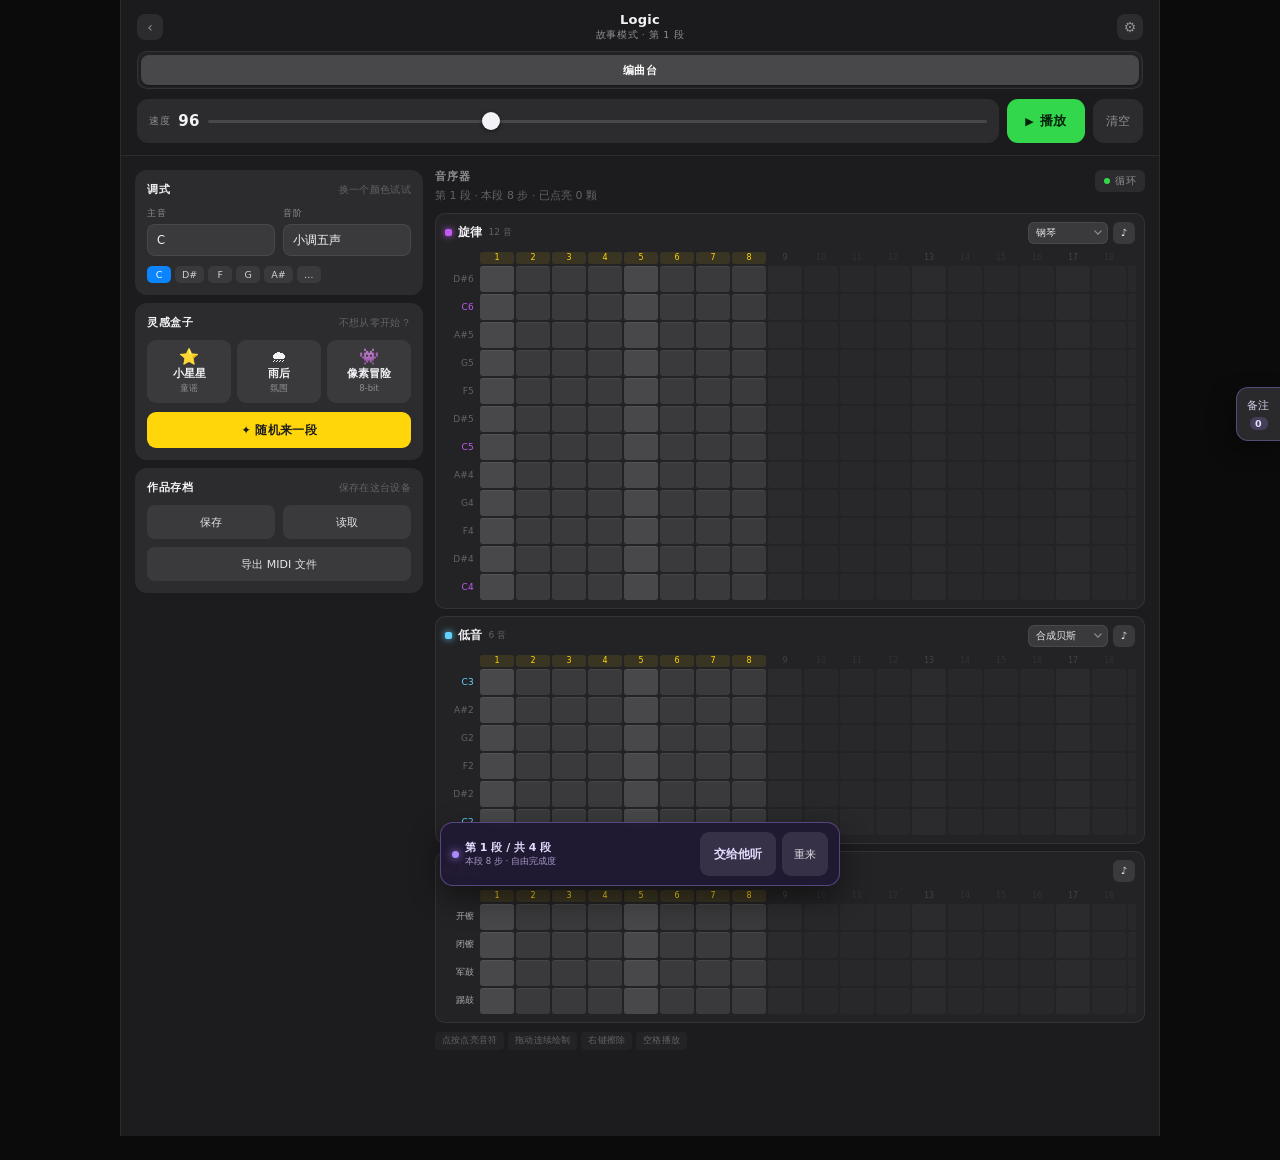
==== index.html @ 5b09ffb2 "init: fan-made mobile arrangement game" ====
<!DOCTYPE html>
<html lang="zh-CN">
<head>
  <meta charset="UTF-8" />
  <meta name="viewport" content="width=device-width, initial-scale=1.0, viewport-fit=cover" />
  <title>Logic · 编曲台</title>
  <script>
    if (window.self !== window.top) {
      document.documentElement.classList.add("is-embedded");
    }
  </script>
  <link rel="stylesheet" href="style.css" />
</head>
<body>
  <div class="scene" aria-hidden="true"><div class="stars" id="stars"></div></div>

  <main class="app">
    <header class="lr-header">
      <div class="lr-titlebar">
        <span class="lr-icon-btn" aria-hidden="true">‹</span>
        <div class="lr-title">
          <span class="lr-name">Logic</span>
          <span class="lr-meta" id="lrMeta">32 步音序器 · 4/4 · 循环</span>
        </div>
        <span class="lr-icon-btn" aria-hidden="true">⚙</span>
      </div>

      <nav class="view-tabs" aria-label="Logic 视图">
        <button class="view-tab is-active" type="button" data-view="studio">编曲台</button>
        <button class="view-tab" type="button" data-view="library">音乐库<span class="view-count" id="libCount">10</span></button>
      </nav>

      <div class="lr-transport">
        <div class="lr-tempo">
          <span class="lr-tempo-label">速度</span>
          <span class="lr-tempo-value" id="bpmVal">96</span>
          <input id="bpm" type="range" min="60" max="160" step="2" value="96" aria-label="速度" />
        </div>
        <button id="playBtn" class="lr-play" type="button">
          <span class="play-icon" id="playIcon">▶</span>
          <span id="playText">播放</span>
        </button>
        <button id="clearBtn" class="lr-clear" type="button">清空</button>
      </div>
    </header>

    <div class="layout" id="studioView">
      <section class="studio">
        <div class="remix-bar" id="remixBar" hidden>
          <span class="remix-dot"></span>
          <div class="remix-info">
            <b id="remixTitle">正在还原</b>
            <span id="remixRange">0:08 之后 · 四段待补</span>
          </div>
          <button class="remix-check" type="button" data-remix-action="check">检查编曲</button>
          <button class="remix-skip" type="button" data-remix-action="skip" hidden>跳过</button>
          <button class="remix-reset" type="button" data-remix-action="reset" hidden>重来</button>
          <button class="remix-ref" type="button" data-remix-action="ref" hidden>试听参考</button>
          <button class="remix-save" type="button" data-remix-action="save">存私密版本</button>
          <button class="remix-exit" type="button" data-remix-action="exit" aria-label="退出还原">✕</button>
          <p class="remix-hint" id="remixHint" hidden></p>
        </div>

        <div class="studio-top">
          <div>
            <h2>音序器</h2>
            <p id="statusText">还没有音符，先点亮第一颗小星星吧</p>
          </div>
          <div class="loop-badge"><span class="pulse-dot"></span>循环</div>
        </div>

        <div class="reaction-bar" id="reactionBar" hidden>
          <span class="reaction-from" id="reactionFrom" hidden></span>
          <p class="reaction-text" id="reactionText"></p>
        </div>

        <div class="kkt-chips" id="kktChips" hidden></div>

        <div class="tracks" id="tracks"></div>

        <div class="card-panel" id="cardPanel" hidden></div>

        <div class="studio-tip">
          <span>点按点亮音符</span><span>拖动连续绘制</span><span>右键擦除</span><span>空格播放</span>
        </div>
      </section>

      <aside class="sidebar">
        <section class="panel">
          <div class="panel-head">
            <h2>调式</h2>
            <span class="hint">换一个颜色试试</span>
          </div>
          <div class="select-row">
            <label class="field">
              <span>主音</span>
              <select id="rootSelect"></select>
            </label>
            <label class="field">
              <span>音阶</span>
              <select id="scaleSelect">
                <option value="majorPent">大调五声</option>
                <option value="minorPent">小调五声</option>
                <option value="major">自然大调</option>
                <option value="minor">自然小调</option>
                <option value="blues">蓝调</option>
              </select>
            </label>
          </div>
          <div class="note-legend" id="noteLegend"></div>
        </section>

        <section class="panel">
          <div class="panel-head">
            <h2>灵感盒子</h2>
            <span class="hint">不想从零开始？</span>
          </div>
          <div class="preset-list" id="presetList"></div>
          <button id="randomBtn" class="btn-fun" type="button">✦ 随机来一段</button>
        </section>

        <section class="panel">
          <div class="panel-head">
            <h2>作品存档</h2>
            <span class="hint">保存在这台设备</span>
          </div>
          <div class="save-row">
            <button id="saveBtn" class="btn-soft" type="button">保存</button>
            <button id="loadBtn" class="btn-soft" type="button">读取</button>
          </div>
          <button id="midiBtn" class="btn-soft btn-wide" type="button">导出 MIDI 文件</button>
        </section>
      </aside>
    </div>

    <section class="library" id="libraryView" hidden>
      <div class="library-head">
        <div>
          <h2>音乐库</h2>
          <p>来自影像的 10 段原音 · 音频一比特未改</p>
        </div>
        <span class="library-badge">原音</span>
      </div>

      <div class="library-list" id="libraryList"></div>

      <article class="song-sheet" id="songSheet" hidden></article>

      <audio id="libAudio" preload="metadata" playsinline></audio>
    </section>
  </main>

  <button class="notes-tab" id="notesTab" type="button" hidden aria-controls="notesDrawer">
    <span>备注</span>
    <b id="notesCount">0</b>
  </button>

  <div class="notes-scrim" id="notesScrim" hidden></div>

  <aside class="notes-drawer" id="notesDrawer" hidden aria-label="编曲备注">
    <div class="notes-head">
      <div>
        <h2>编曲备注</h2>
        <span class="hint">按段留档 · 自动保存</span>
      </div>
      <button class="notes-close" id="notesClose" type="button" aria-label="关闭备注">✕</button>
    </div>
    <div class="notes-history" id="notesHistory"></div>
    <div class="notes-compose">
      <textarea id="noteInput" rows="2" placeholder="写一句备注…"></textarea>
      <button class="note-add" id="noteAdd" type="button">记下</button>
    </div>
  </aside>

  <div class="toast" id="toast" role="status"></div>

  <script src="audio.js"></script>
  <script src="songs.js"></script>
  <script src="story.js"></script>
  <script src="app.js"></script>
</body>
</html>
---- style.css ----
:root {
  color-scheme: dark;
  --bg: #000000;
  --shell: #1c1c1e;
  --panel: #2c2c2e;
  --raise: #3a3a3c;
  --raise-2: #48484a;
  --line: rgba(255, 255, 255, 0.07);
  --text: #f2f2f7;
  --dim: #8e8e93;
  --dim-2: #636366;
  --green: #32d74b;
  --red: #ff453a;
  --blue: #0a84ff;
  --yellow: #ffd60a;
  --font: -apple-system, BlinkMacSystemFont, "SF Pro Text", "PingFang SC", "Hiragino Sans GB", "Microsoft YaHei", system-ui, sans-serif;
}

* {
  box-sizing: border-box;
  margin: 0;
  padding: 0;
}

html,
body {
  min-height: 100%;
}

body {
  font-family: var(--font);
  font-size: 13px;
  color: var(--text);
  background: var(--bg);
  -webkit-font-smoothing: antialiased;
  overflow-x: hidden;
}

button,
select,
input {
  font-family: inherit;
  color: inherit;
}

button {
  border: 0;
  padding: 0;
  background: none;
  cursor: pointer;
  -webkit-tap-highlight-color: transparent;
}

button:active {
  filter: brightness(0.92);
}

.scene {
  display: none;
}

.app {
  display: flex;
  flex-direction: column;
  min-height: 100vh;
  background: var(--shell);
}

/* ============ 顶部工程栏 ============ */
.lr-header {
  position: sticky;
  top: 0;
  z-index: 6;
  padding: 10px 12px 11px;
  background: rgba(28, 28, 30, 0.94);
  -webkit-backdrop-filter: blur(20px) saturate(160%);
  backdrop-filter: blur(20px) saturate(160%);
  border-bottom: 1px solid var(--line);
}

.lr-titlebar {
  display: flex;
  align-items: center;
  gap: 8px;
}

.lr-icon-btn {
  display: grid;
  place-items: center;
  flex: 0 0 auto;
  width: 26px;
  height: 26px;
  border-radius: 8px;
  background: var(--panel);
  color: var(--dim);
  font-size: 14px;
  line-height: 1;
}

.lr-title {
  flex: 1;
  min-width: 0;
  text-align: center;
}

.lr-name {
  display: block;
  font-size: 13px;
  font-weight: 600;
  letter-spacing: 0.3px;
  white-space: nowrap;
  overflow: hidden;
  text-overflow: ellipsis;
}

.lr-meta {
  display: block;
  margin-top: 2px;
  font-size: 9.5px;
  letter-spacing: 0.6px;
  color: var(--dim);
}

/* 嵌入手机时隐藏重复的标题栏，只保留走带控制 */
.is-embedded .lr-titlebar {
  display: none;
}

.is-embedded .lr-header {
  padding-top: 9px;
}

.is-embedded .lr-transport {
  margin-top: 0;
}

.lr-transport {
  display: flex;
  align-items: center;
  gap: 8px;
  margin-top: 10px;
}

.lr-tempo {
  display: flex;
  flex: 1;
  align-items: center;
  gap: 8px;
  height: 44px;
  min-width: 0;
  padding: 0 12px;
  border-radius: 11px;
  background: var(--panel);
}

.lr-tempo-label {
  font-size: 9.5px;
  letter-spacing: 0.6px;
  color: var(--dim);
}

.lr-tempo-value {
  font-size: 15px;
  font-weight: 700;
  font-variant-numeric: tabular-nums;
  letter-spacing: 0.4px;
}

#bpm {
  -webkit-appearance: none;
  appearance: none;
  flex: 1;
  min-width: 44px;
  height: 3px;
  border-radius: 2px;
  background: var(--raise-2);
  outline: none;
}

#bpm::-webkit-slider-thumb {
  -webkit-appearance: none;
  width: 18px;
  height: 18px;
  border-radius: 50%;
  background: #f2f2f7;
  box-shadow: 0 1px 4px rgba(0, 0, 0, 0.55);
  cursor: pointer;
}

#bpm::-moz-range-thumb {
  width: 18px;
  height: 18px;
  border: 0;
  border-radius: 50%;
  background: #f2f2f7;
  cursor: pointer;
}

.lr-play {
  display: flex;
  align-items: center;
  justify-content: center;
  gap: 6px;
  flex: 0 0 auto;
  min-width: 78px;
  height: 44px;
  padding: 0 14px;
  border-radius: 11px;
  background: var(--green);
  color: #04220a;
  font-size: 12.5px;
  font-weight: 700;
  letter-spacing: 0.3px;
  transition: background 0.18s ease, color 0.18s ease;
}

.lr-play .play-icon {
  font-size: 11px;
  line-height: 1;
}

.lr-play.is-playing {
  background: var(--panel);
  color: var(--green);
  box-shadow: inset 0 0 0 1px rgba(50, 215, 75, 0.55);
}

.lr-clear {
  flex: 0 0 auto;
  height: 44px;
  padding: 0 13px;
  border-radius: 11px;
  background: var(--panel);
  font-size: 12px;
  color: var(--dim);
}

/* ============ 布局 ============ */
.layout {
  display: flex;
  flex-direction: column;
}

.studio {
  padding: 12px 12px 6px;
}

.studio-top {
  display: flex;
  align-items: flex-start;
  justify-content: space-between;
  gap: 10px;
  margin-bottom: 9px;
}

.studio-top h2 {
  font-size: 10.5px;
  font-weight: 600;
  letter-spacing: 1px;
  text-transform: uppercase;
  color: var(--dim);
}

.studio-top p {
  margin-top: 4px;
  font-size: 11px;
  line-height: 1.45;
  color: var(--dim-2);
}

.loop-badge {
  display: flex;
  align-items: center;
  gap: 5px;
  flex: 0 0 auto;
  height: 22px;
  padding: 0 9px;
  border-radius: 6px;
  background: var(--panel);
  font-size: 9.5px;
  letter-spacing: 0.5px;
  color: var(--dim);
}

.pulse-dot {
  width: 6px;
  height: 6px;
  border-radius: 50%;
  background: var(--green);
  animation: pulseDot 1.8s ease-in-out infinite;
}

@keyframes pulseDot {
  0%, 100% { opacity: 0.35; }
  50% { opacity: 1; }
}

/* ============ 音轨与网格 ============ */
.tracks {
  display: flex;
  flex-direction: column;
  gap: 7px;
}

.track-card {
  padding: 8px 8px 8px;
  border-radius: 10px;
  background: #232325;
  border: 1px solid var(--line);
}

.track-head {
  display: flex;
  align-items: center;
  gap: 6px;
  padding: 0 1px 8px;
}

.track-dot {
  flex: 0 0 auto;
  width: 7px;
  height: 7px;
  border-radius: 2px;
  background: var(--track, var(--blue));
  box-shadow: 0 0 7px var(--track, var(--blue));
}

.track-name {
  font-size: 11.5px;
  font-weight: 600;
  letter-spacing: 0.3px;
}

.track-sub {
  font-size: 9px;
  color: var(--dim-2);
}

.track-actions {
  display: flex;
  align-items: center;
  gap: 5px;
  margin-left: auto;
}

.inst-select {
  -webkit-appearance: none;
  appearance: none;
  height: 22px;
  max-width: 100px;
  padding: 0 18px 0 7px;
  border: 1px solid rgba(255, 255, 255, 0.08);
  border-radius: 6px;
  background-color: var(--raise);
  background-image: url("data:image/svg+xml;utf8,<svg xmlns='http://www.w3.org/2000/svg' viewBox='0 0 10 6'><path d='M1 1l4 4 4-4' fill='none' stroke='%238e8e93' stroke-width='1.6' stroke-linecap='round'/></svg>");
  background-repeat: no-repeat;
  background-position: right 5px center;
  background-size: 8px 5px;
  font-size: 9.5px;
  color: #e5e5ea;
  outline: none;
}

.mute-btn {
  display: grid;
  place-items: center;
  width: 22px;
  height: 22px;
  border-radius: 6px;
  background: var(--raise);
  font-size: 10px;
  color: #e5e5ea;
  line-height: 1;
}

.mute-btn.is-muted {
  background: var(--red);
  color: #2a0503;
}

.roll-wrap {
  overflow-x: auto;
  overflow-y: hidden;
  -webkit-overflow-scrolling: touch;
}

.roll-wrap::-webkit-scrollbar {
  height: 0;
}

.grid {
  display: grid;
  grid-template-columns: 26px repeat(32, minmax(16px, 1fr));
  gap: 2px;
}

.step-head {
  display: flex;
  align-items: center;
  justify-content: center;
  height: 12px;
  border-radius: 3px;
  font-size: 8px;
  font-variant-numeric: tabular-nums;
  color: var(--dim-2);
}

.step-head:first-child,
.row-label {
  position: sticky;
  left: 0;
  z-index: 1;
  background: #232325;
}

.step-head.is-beat {
  color: #aeaeb2;
}

.step-head.is-task {
  background: rgba(255, 214, 10, 0.1);
  color: #ffd60a;
}

.step-head.is-current {
  background: rgba(255, 255, 255, 0.08);
  color: #fff;
}

.step-head.is-wrong {
  background: rgba(255, 69, 58, 0.18);
  color: #ff8a80;
}

.row-label {
  display: flex;
  align-items: center;
  justify-content: flex-end;
  height: 16px;
  padding-right: 4px;
  font-size: 8px;
  letter-spacing: 0.2px;
  color: var(--dim-2);
}

.row-label.is-root {
  color: var(--track, var(--blue));
}

.row-label.is-drum {
  color: #aeaeb2;
}

.cell {
  height: 16px;
  border-radius: 3px;
  background: var(--raise);
  box-shadow: inset 0 1px 0 rgba(255, 255, 255, 0.06);
  transition: background 0.12s ease, box-shadow 0.12s ease, transform 0.08s ease;
}

.cell.is-beat {
  background: var(--raise-2);
}

.cell.is-on,
.cell.is-on.is-beat {
  background: var(--track, var(--blue));
  box-shadow: inset 0 1px 0 rgba(255, 255, 255, 0.42), 0 0 9px rgba(255, 255, 255, 0.12);
}

.cell.is-on.is-current {
  background: #ffffff;
}

.cell.is-wrong,
.cell.is-wrong.is-on,
.cell.is-wrong.is-on.is-current {
  background: var(--red);
  box-shadow: inset 0 1px 0 rgba(255, 255, 255, 0.4), 0 0 10px rgba(255, 69, 58, 0.65);
}

.cell.is-current {
  outline: 1px solid rgba(255, 255, 255, 0.3);
  outline-offset: 1px;
}

.cell:active {
  transform: scale(0.92);
}

.studio-tip {
  display: flex;
  flex-wrap: wrap;
  gap: 4px;
  margin-top: 9px;
}

.studio-tip span {
  padding: 3px 7px;
  border-radius: 4px;
  background: #232325;
  font-size: 8.5px;
  letter-spacing: 0.2px;
  color: var(--dim-2);
}

/* ============ 侧栏面板 ============ */
.sidebar {
  display: flex;
  flex-direction: column;
  gap: 8px;
  padding: 8px 12px 24px;
}

.panel {
  padding: 12px;
  border-radius: 12px;
  background: var(--panel);
}

.panel-head {
  display: flex;
  align-items: baseline;
  justify-content: space-between;
  gap: 8px;
  margin-bottom: 10px;
}

.panel-head h2 {
  font-size: 11px;
  font-weight: 600;
  letter-spacing: 0.6px;
}

.panel-head .hint {
  font-size: 9.5px;
  letter-spacing: 0.3px;
  color: var(--dim-2);
}

.select-row {
  display: flex;
  gap: 8px;
}

.field {
  display: block;
  flex: 1;
  min-width: 0;
}

.field span {
  display: block;
  margin-bottom: 4px;
  font-size: 9px;
  letter-spacing: 0.5px;
  color: var(--dim);
}

.field select {
  -webkit-appearance: none;
  appearance: none;
  width: 100%;
  height: 32px;
  padding: 0 9px;
  border: 1px solid rgba(255, 255, 255, 0.07);
  border-radius: 8px;
  background: var(--raise);
  font-size: 11.5px;
  color: var(--text);
  outline: none;
}

.note-legend {
  display: flex;
  flex-wrap: wrap;
  gap: 4px;
  margin-top: 10px;
}

.legend-note {
  min-width: 24px;
  padding: 3px 7px;
  border-radius: 5px;
  background: var(--raise);
  font-size: 9.5px;
  text-align: center;
  color: #d1d1d6;
}

.legend-note.is-root {
  background: var(--blue);
  color: #fff;
}

.preset-list {
  display: grid;
  grid-template-columns: repeat(3, 1fr);
  gap: 6px;
  margin-bottom: 9px;
}

.preset {
  display: flex;
  flex-direction: column;
  align-items: center;
  gap: 2px;
  padding: 9px 4px 8px;
  border-radius: 9px;
  background: var(--raise);
}

.preset:active {
  background: var(--raise-2);
}

.preset-emoji {
  font-size: 16px;
  line-height: 1;
}

.preset-name {
  font-size: 10.5px;
  font-weight: 600;
}

.preset-desc {
  font-size: 8.5px;
  color: var(--dim);
}

.btn-fun {
  display: block;
  width: 100%;
  height: 36px;
  border-radius: 9px;
  background: var(--yellow);
  color: #1c1c1e;
  font-size: 11.5px;
  font-weight: 700;
  letter-spacing: 0.3px;
}

.save-row {
  display: flex;
  gap: 8px;
  margin-bottom: 8px;
}

.btn-soft {
  flex: 1;
  height: 34px;
  border-radius: 8px;
  background: var(--raise);
  font-size: 11px;
  color: #e5e5ea;
}

.btn-wide {
  width: 100%;
}

/* ============ 提示与星空容器 ============ */
.toast {
  position: fixed;
  left: 50%;
  bottom: 18px;
  z-index: 40;
  max-width: 84%;
  padding: 9px 15px;
  border-radius: 16px;
  background: rgba(58, 58, 60, 0.96);
  border: 1px solid rgba(255, 255, 255, 0.1);
  font-size: 11px;
  line-height: 1.45;
  text-align: center;
  color: #fff;
  opacity: 0;
  transform: translate(-50%, 8px);
  pointer-events: none;
  transition: opacity 0.22s ease, transform 0.22s ease;
}

.toast.is-show {
  opacity: 1;
  transform: translate(-50%, 0);
}

.star {
  display: none;
}

/* ============ 宽屏 ============ */
@media (max-width: 759px) {
  html {
    scrollbar-width: none;
  }

  html::-webkit-scrollbar,
  body::-webkit-scrollbar {
    width: 0;
    height: 0;
  }
}

@media (min-width: 760px) {
  body {
    background: #0b0b0c;
    padding: 0 0 24px;
  }

  .app {
    max-width: 1040px;
    margin: 0 auto;
    min-height: 100vh;
    border-left: 1px solid var(--line);
    border-right: 1px solid var(--line);
  }

  .layout {
    display: grid;
    grid-template-columns: 288px minmax(0, 1fr);
    gap: 12px;
    align-items: start;
    padding: 0 14px 14px;
  }

  .studio {
    grid-column: 2;
    grid-row: 1;
    padding: 14px 0 0;
  }

  .sidebar {
    grid-column: 1;
    grid-row: 1;
    padding: 14px 0 0;
  }

  .grid {
    grid-template-columns: 34px repeat(32, 34px);
    justify-content: start;
  }

  .cell {
    height: 26px;
  }

  .row-label {
    height: 26px;
    font-size: 9px;
  }

  .lr-header {
    padding: 12px 16px;
  }
}

@media (max-width: 360px) {
  .lr-tempo-label {
    display: none;
  }

  .lr-play,
  .lr-clear {
    min-width: 66px;
    padding: 0 10px;
  }
}

/* ============ 视图切换 ============ */
[hidden] {
  display: none !important;
}

.view-tabs {
  display: flex;
  gap: 4px;
  margin-top: 9px;
  padding: 3px;
  border-radius: 10px;
  background: #232325;
  border: 1px solid var(--line);
}

.view-tab {
  flex: 1;
  height: 30px;
  border-radius: 8px;
  font-size: 11px;
  font-weight: 600;
  letter-spacing: 0.5px;
  color: var(--dim);
  transition: background 0.18s ease, color 0.18s ease;
}

.view-tab.is-active {
  background: var(--raise-2);
  color: #ffffff;
  box-shadow: 0 1px 2px rgba(0, 0, 0, 0.45);
}

.view-count {
  margin-left: 5px;
  padding: 1px 5px;
  border-radius: 8px;
  background: rgba(255, 255, 255, 0.08);
  font-size: 9px;
  font-weight: 500;
  color: var(--dim);
}

.app[data-view="library"] .lr-transport {
  display: none;
}

/* ============ 音乐库 ============ */
.library {
  padding: 14px 12px 26px;
  background: #0d0d0f;
  min-height: 72vh;
}

.library-head {
  display: flex;
  align-items: flex-start;
  justify-content: space-between;
  gap: 10px;
  margin-bottom: 12px;
}

.library-head h2 {
  font-size: 19px;
  font-weight: 700;
  letter-spacing: 0.4px;
}

.library-head p {
  margin-top: 5px;
  font-size: 10px;
  line-height: 1.5;
  color: var(--dim);
}

.library-badge {
  flex: 0 0 auto;
  margin-top: 2px;
  padding: 3px 9px;
  border-radius: 9px;
  background: rgba(50, 215, 75, 0.12);
  border: 1px solid rgba(50, 215, 75, 0.3);
  font-size: 9px;
  letter-spacing: 0.5px;
  color: #8ff0a0;
}

.library-list {
  display: flex;
  flex-direction: column;
  gap: 8px;
}

.song-row {
  display: flex;
  align-items: center;
  gap: 11px;
  width: 100%;
  padding: 8px;
  border-radius: 12px;
  background: #1b1b1f;
  border: 1px solid var(--line);
  text-align: left;
  transition: background 0.18s ease;
}

.song-row:active {
  background: #232329;
}

.song-cover {
  position: relative;
  flex: 0 0 auto;
  width: 56px;
  height: 56px;
  border-radius: 10px;
  overflow: hidden;
  background: #000;
}

.song-cover.is-system,
.hero-cover.is-system {
  display: grid;
  place-items: center;
  background: linear-gradient(155deg, #4b4b4e 0%, #2b2b2d 52%, #141416 100%);
  border: 1px solid rgba(255, 255, 255, 0.1);
}

.sys-glyph {
  font-size: 22px;
  line-height: 1;
  color: rgba(255, 255, 255, 0.46);
}

.hero-cover .sys-glyph {
  position: absolute;
  left: 10px;
  top: 8px;
  font-size: 17px;
  color: rgba(255, 255, 255, 0.3);
}

.song-main {
  flex: 1;
  min-width: 0;
  display: flex;
  flex-direction: column;
  gap: 1px;
}

.song-main b {
  font-size: 12.5px;
  font-weight: 600;
  white-space: nowrap;
  overflow: hidden;
  text-overflow: ellipsis;
}

.song-main small {
  font-size: 10px;
  color: var(--dim);
  white-space: nowrap;
  overflow: hidden;
  text-overflow: ellipsis;
}

.song-chev {
  flex: 0 0 auto;
  padding-right: 3px;
  font-size: 16px;
  color: var(--dim-2);
}

/* ============ 歌曲档案 ============ */
.song-sheet {
  display: block;
}

.sheet-top {
  display: flex;
  align-items: center;
  justify-content: space-between;
  margin-bottom: 11px;
}

.sheet-back {
  height: 28px;
  padding: 0 11px 0 8px;
  border-radius: 8px;
  background: #1b1b1f;
  font-size: 11px;
  color: #d1d1d6;
}

.sheet-chip {
  padding: 2px 8px;
  border-radius: 8px;
  background: rgba(50, 215, 75, 0.12);
  border: 1px solid rgba(50, 215, 75, 0.28);
  font-size: 9px;
  letter-spacing: 0.5px;
  color: #8ff0a0;
}

.song-hero {
  display: flex;
  gap: 12px;
  margin-bottom: 12px;
}

.hero-cover {
  position: relative;
  flex: 0 0 auto;
  width: 96px;
  height: 96px;
  border-radius: 14px;
  overflow: hidden;
  background: #000;
  box-shadow: 0 8px 22px rgba(0, 0, 0, 0.5);
}

.hero-play {
  position: absolute;
  left: 50%;
  top: 50%;
  display: grid;
  place-items: center;
  width: 34px;
  height: 34px;
  border-radius: 50%;
  background: rgba(0, 0, 0, 0.55);
  -webkit-backdrop-filter: blur(8px);
  backdrop-filter: blur(8px);
  border: 1px solid rgba(255, 255, 255, 0.24);
  font-size: 10px;
  color: #fff;
  transform: translate(-50%, -50%);
}

.hero-play.is-playing {
  background: rgba(169, 139, 255, 0.55);
}

.hero-meta {
  flex: 1;
  min-width: 0;
  display: flex;
  flex-direction: column;
  justify-content: center;
  gap: 4px;
}

.hero-meta h2 {
  font-size: 16px;
  font-weight: 700;
  line-height: 1.3;
  letter-spacing: 0.2px;
}

.hero-sub {
  font-size: 10.5px;
  line-height: 1.45;
  color: var(--dim);
}

.hero-src {
  font-size: 9px;
  color: var(--dim-2);
}

/* 播放器 */
.player-card {
  display: flex;
  align-items: center;
  gap: 10px;
  padding: 10px 12px;
  margin-bottom: 12px;
  border-radius: 14px;
  background: linear-gradient(140deg, #2a2340, #191922);
  border: 1px solid rgba(169, 139, 255, 0.16);
}

.player-toggle {
  flex: 0 0 auto;
  display: grid;
  place-items: center;
  width: 40px;
  height: 40px;
  border-radius: 50%;
  background: #a98bff;
  font-size: 11px;
  color: #120a24;
}

.player-toggle.is-playing {
  background: rgba(169, 139, 255, 0.18);
  color: #d9ccff;
  box-shadow: inset 0 0 0 1px rgba(169, 139, 255, 0.5);
}

.player-body {
  flex: 1;
  min-width: 0;
}

.player-seek {
  -webkit-appearance: none;
  appearance: none;
  width: 100%;
  height: 3px;
  border-radius: 2px;
  background: rgba(255, 255, 255, 0.18);
  outline: none;
}

.player-seek::-webkit-slider-thumb {
  -webkit-appearance: none;
  width: 13px;
  height: 13px;
  border-radius: 50%;
  background: #fff;
  box-shadow: 0 1px 4px rgba(0, 0, 0, 0.5);
  cursor: pointer;
}

.player-seek::-moz-range-thumb {
  width: 13px;
  height: 13px;
  border: 0;
  border-radius: 50%;
  background: #fff;
  cursor: pointer;
}

.player-times {
  display: flex;
  justify-content: space-between;
  margin-top: 5px;
  font-size: 9px;
  font-variant-numeric: tabular-nums;
  color: var(--dim);
}

.player-chip {
  flex: 0 0 auto;
  font-size: 8.5px;
  letter-spacing: 0.3px;
  color: #a99ac9;
}

.fragment-tag {
  font-size: 8.5px;
  letter-spacing: 0.4px;
  color: #a99ac9;
}

/* 档案分页 */
.sheet-body {
  padding-bottom: 8px;
}

/* 还原编曲 */
.restore {
  margin-bottom: 16px;
}

.restore-head {
  display: flex;
  align-items: baseline;
  justify-content: space-between;
  gap: 8px;
  margin-bottom: 6px;
}

.restore-head h3 {
  font-size: 13px;
  font-weight: 700;
  letter-spacing: 0.3px;
}

.restore-count {
  font-size: 9.5px;
  font-variant-numeric: tabular-nums;
  color: #c9b6ff;
}

.restore-intro {
  margin-bottom: 10px;
  font-size: 10.5px;
  line-height: 1.65;
  color: var(--dim);
}

.section-card {
  padding: 10px;
  margin-bottom: 8px;
  border-radius: 12px;
  background: #1b1b21;
  border: 1px solid var(--line);
}

.section-card.is-done {
  border-color: rgba(169, 139, 255, 0.4);
  background: #1f1b2a;
}

.section-head {
  display: flex;
  align-items: baseline;
  justify-content: space-between;
  gap: 8px;
  margin-bottom: 8px;
}

.section-no {
  font-size: 11.5px;
  font-weight: 600;
  letter-spacing: 0.3px;
}

.section-steps {
  font-size: 9px;
  color: var(--dim-2);
}

.combo-list {
  display: flex;
  flex-direction: column;
  gap: 6px;
}

.combo-btn {
  display: flex;
  flex-direction: column;
  align-items: flex-start;
  gap: 3px;
  padding: 8px 10px;
  border-radius: 9px;
  background: #232329;
  border: 1px solid transparent;
  text-align: left;
}

.combo-btn.is-on {
  background: rgba(169, 139, 255, 0.16);
  border-color: rgba(169, 139, 255, 0.55);
}

.combo-name {
  display: flex;
  align-items: center;
  justify-content: space-between;
  gap: 8px;
  width: 100%;
  font-size: 11.5px;
  font-weight: 600;
  color: #e6dcff;
}

.combo-try {
  flex: 0 0 auto;
  padding: 2px 6px;
  border-radius: 6px;
  background: rgba(169, 139, 255, 0.14);
  font-size: 8.5px;
  font-weight: 500;
  letter-spacing: 0.3px;
  color: #bfa8ff;
}

.combo-btn.is-on .combo-try {
  background: rgba(169, 139, 255, 0.3);
  color: #f0e8ff;
}

.combo-btn.is-on .combo-name {
  color: #f4eeff;
}

.combo-desc {
  font-size: 9px;
  line-height: 1.45;
  color: var(--dim-2);
}

.restore-enter {
  width: 100%;
  height: 38px;
  border-radius: 10px;
  background: #a98bff;
  font-size: 12px;
  font-weight: 700;
  color: #150c27;
}

.version-head {
  margin-bottom: 8px;
  font-size: 11px;
  font-weight: 600;
  letter-spacing: 0.5px;
  color: var(--dim);
}

.sheet-memo {
  margin: 14px 0 16px;
}

.sheet-memo-head {
  display: flex;
  align-items: baseline;
  justify-content: space-between;
  margin-bottom: 8px;
}

.sheet-memo-head h3 {
  font-size: 11px;
  font-weight: 600;
  letter-spacing: 0.5px;
  color: var(--dim);
}

.sheet-memo-head span {
  font-size: 9px;
  letter-spacing: 0.3px;
  color: var(--dim-2);
}

.sheet-memo textarea {
  width: 100%;
  padding: 9px 10px;
  border: 1px solid rgba(255, 255, 255, 0.08);
  border-radius: 10px;
  background: #1b1b21;
  font-family: inherit;
  font-size: 11px;
  line-height: 1.6;
  color: var(--text);
  resize: vertical;
  outline: none;
}

.sheet-memo textarea:focus {
  border-color: rgba(169, 139, 255, 0.45);
}

.version-list {
  display: flex;
  flex-direction: column;
  gap: 6px;
}

.version-row {
  display: flex;
  align-items: center;
  gap: 8px;
  padding: 9px 10px;
  border-radius: 10px;
  background: #1b1b21;
}

.version-row > div {
  flex: 1;
  min-width: 0;
}

.version-row b {
  display: block;
  font-size: 11.5px;
  font-weight: 600;
}

.version-row span {
  display: block;
  margin-top: 2px;
  font-size: 9px;
  color: var(--dim-2);
}

.version-row button {
  height: 24px;
  padding: 0 9px;
  border-radius: 7px;
  background: #2c2c33;
  font-size: 10px;
  color: #d8d8de;
}

.version-row button.danger {
  background: rgba(255, 69, 58, 0.14);
  color: #ff8f86;
}

.empty-line {
  padding: 6px 0;
  font-size: 10.5px;
  color: var(--dim-2);
}

/* 还原悬浮条与编曲备注 */
.remix-bar {
  position: fixed;
  left: 50%;
  bottom: 14px;
  z-index: 35;
  display: flex;
  align-items: center;
  gap: 8px;
  width: min(94%, 400px);
  transform: translateX(-50%);
  padding: 9px 11px;
  border-radius: 13px;
  background: rgba(38, 30, 58, 0.96);
  -webkit-backdrop-filter: blur(18px) saturate(160%);
  backdrop-filter: blur(18px) saturate(160%);
  border: 1px solid rgba(169, 139, 255, 0.4);
  box-shadow: 0 12px 30px rgba(0, 0, 0, 0.45);
}

.app[data-remix="on"] .studio {
  padding-bottom: 72px;
}

.app[data-remix="on"] ~ .toast {
  bottom: 74px;
}

.remix-dot {
  flex: 0 0 auto;
  width: 7px;
  height: 7px;
  border-radius: 50%;
  background: #a98bff;
  box-shadow: 0 0 8px #a98bff;
}

.remix-info {
  flex: 1;
  min-width: 0;
  display: flex;
  flex-direction: column;
}

.remix-info b {
  font-size: 11px;
  font-weight: 600;
  color: #e6dcff;
  white-space: nowrap;
  overflow: hidden;
  text-overflow: ellipsis;
}

.remix-info span {
  margin-top: 1px;
  font-size: 8.5px;
  color: #a99ac9;
}

.remix-check {
  flex: 0 0 auto;
  height: 26px;
  padding: 0 9px;
  border-radius: 7px;
  background: rgba(255, 255, 255, 0.1);
  font-size: 10px;
  font-weight: 600;
  color: #e6dcff;
}

.remix-save {
  flex: 0 0 auto;
  height: 26px;
  padding: 0 10px;
  border-radius: 7px;
  background: #a98bff;
  font-size: 10px;
  font-weight: 700;
  color: #150c27;
}

.remix-exit {
  flex: 0 0 auto;
  width: 26px;
  height: 26px;
  border-radius: 7px;
  background: rgba(255, 255, 255, 0.08);
  font-size: 10px;
  color: #d8d8de;
}

.mini-field {
  display: block;
  margin-bottom: 8px;
}

.mini-field span {
  display: block;
  margin-bottom: 4px;
  font-size: 9px;
  letter-spacing: 0.4px;
  color: var(--dim);
}

.mini-field textarea {
  width: 100%;
  padding: 8px 9px;
  border: 1px solid rgba(255, 255, 255, 0.07);
  border-radius: 8px;
  background: var(--raise);
  font-family: inherit;
  font-size: 11px;
  line-height: 1.55;
  color: var(--text);
  resize: vertical;
  outline: none;
}

.mini-field textarea:focus {
  border-color: rgba(169, 139, 255, 0.45);
}

@media (min-width: 760px) {
  .library {
    padding: 16px 16px 30px;
  }

  .library-list {
    display: grid;
    grid-template-columns: 1fr 1fr;
    gap: 9px;
  }

  .hero-cover {
    width: 112px;
    height: 112px;
  }
}

/* ===== 故事模式 · 锁定段落 / 占位备注 ===== */
.cell.is-ref,
.step-head.is-ref {
  opacity: 0.22;
  pointer-events: none;
}

.section-card.is-locked {
  opacity: 0.5;
}

.combo-btn.is-locked {
  opacity: 0.45;
  pointer-events: none;
}

.restore-enter.is-locked {
  background: var(--raise);
  color: var(--dim);
  pointer-events: none;
}

.restore-enter.is-done {
  background: rgba(50, 215, 75, 0.16);
  color: var(--green);
  pointer-events: none;
}

.section-ph {
  margin: 8px 2px 0;
  padding: 7px 10px;
  font-size: 12px;
  line-height: 1.5;
  color: #ffd60a;
  background: rgba(255, 214, 10, 0.08);
  border: 1px solid rgba(255, 214, 10, 0.28);
  border-radius: 8px;
}

.remix-hint {
  margin: 8px 0 0;
  width: 100%;
  padding: 7px 10px;
  font-size: 12px;
  line-height: 1.5;
  color: #ffd60a;
  background: rgba(255, 214, 10, 0.08);
  border: 1px solid rgba(255, 214, 10, 0.28);
  border-radius: 8px;
}

/* ===== 故事模式 · 试听参考按钮 / ghost 参考音 ===== */
.remix-ref {
  background: rgba(124, 199, 255, 0.16);
  color: #8fd0ff;
  border: 1px solid rgba(124, 199, 255, 0.4);
  border-radius: 8px;
  padding: 4px 10px;
  font-size: 12px;
  font-weight: 600;
}

.cell.is-ghost {
  background: rgba(124, 199, 255, 0.16);
  box-shadow: inset 0 0 0 1px rgba(124, 199, 255, 0.45);
}

.cell.is-ghost::after {
  content: "";
  position: absolute;
  inset: 30% 34%;
  border-radius: 50%;
  background: rgba(124, 199, 255, 0.5);
}

/* ===== 故事模式 · 形式切换 ===== */
.form-toggle {
  display: flex;
  gap: 6px;
  margin: 10px 2px 4px;
}

.form-opt {
  flex: 1;
  padding: 6px 8px;
  border-radius: 8px;
  border: 1px solid var(--line);
  background: var(--raise);
  color: var(--dim);
  font-size: 12px;
  font-weight: 600;
  cursor: pointer;
}

.form-opt.is-on {
  background: rgba(124, 199, 255, 0.18);
  color: #8fd0ff;
  border-color: rgba(124, 199, 255, 0.5);
}

.form-hint {
  margin: 8px 2px 0;
  font-size: 12px;
  line-height: 1.5;
  color: var(--dim);
}

/* ===== 故事模式 · 选卡片面板 ===== */
.card-panel {
  padding: 6px 2px 4px;
}

.card-panel[hidden] {
  display: none;
}

.card-head {
  font-size: 13px;
  color: var(--dim);
  margin: 4px 2px 12px;
}

.card-list {
  display: grid;
  grid-template-columns: repeat(3, 1fr);
  gap: 10px;
}

.melody-card {
  border: 1px solid var(--line);
  background: var(--panel);
  border-radius: 12px;
  padding: 12px 10px;
  display: flex;
  flex-direction: column;
  gap: 12px;
}

.mc-wave {
  display: flex;
  align-items: flex-end;
  gap: 4px;
  height: 64px;
  padding: 4px 2px;
}

.mc-col {
  flex: 1;
  height: 100%;
  position: relative;
  background: rgba(255, 255, 255, 0.05);
  border-radius: 4px;
}

.mc-col i {
  position: absolute;
  left: 50%;
  bottom: 0;
  transform: translateX(-50%);
  width: 70%;
  height: var(--h, 40%);
  background: linear-gradient(180deg, #8fd0ff, #4a9fe8);
  border-radius: 4px;
}

.mc-col.is-rest {
  background: transparent;
}

.mc-row {
  display: flex;
  gap: 8px;
}

.mc-try,
.mc-pick {
  flex: 1;
  padding: 8px 0;
  border-radius: 9px;
  border: 1px solid var(--line);
  font-size: 13px;
  font-weight: 600;
  cursor: pointer;
}

.mc-try {
  background: var(--raise);
  color: var(--text);
}

.mc-pick {
  background: rgba(50, 215, 75, 0.18);
  color: var(--green);
  border-color: rgba(50, 215, 75, 0.45);
}

.mc-pick:disabled {
  opacity: 0.4;
  cursor: default;
}

.melody-card.is-picked {
  border-color: rgba(50, 215, 75, 0.6);
  box-shadow: 0 0 0 1px rgba(50, 215, 75, 0.4);
}

.card-actions {
  display: flex;
  flex-wrap: wrap;
  gap: 10px;
  margin-top: 16px;
}

.mc-replay,
.mc-save,
.mc-back {
  flex: 1;
  min-width: 120px;
  padding: 10px 0;
  border-radius: 9px;
  border: 1px solid var(--line);
  font-size: 13px;
  font-weight: 600;
  cursor: pointer;
}

.mc-replay {
  background: var(--raise);
  color: var(--text);
}

.mc-save {
  background: rgba(124, 199, 255, 0.16);
  color: #8fd0ff;
  border-color: rgba(124, 199, 255, 0.45);
}

.mc-back {
  background: var(--raise);
  color: var(--dim);
}

/* ===== 故事模式 · 四段全完成 ===== */
.restore-done {
  margin: 14px 2px 0;
  padding: 16px;
  border-radius: 14px;
  background: rgba(50, 215, 75, 0.1);
  border: 1px solid rgba(50, 215, 75, 0.4);
  text-align: center;
}

.restore-done p {
  margin: 0 0 12px;
  font-size: 14px;
  color: var(--green);
  font-weight: 600;
}

.full-play {
  padding: 10px 22px;
  border-radius: 10px;
  border: 1px solid rgba(50, 215, 75, 0.5);
  background: rgba(50, 215, 75, 0.18);
  color: var(--green);
  font-size: 14px;
  font-weight: 700;
  cursor: pointer;
}

/* ===== 段落闭环 · 他的反应 / kkt 提示 ===== */
.reaction-bar {
  display: flex;
  align-items: flex-start;
  gap: 8px;
  margin-bottom: 9px;
  padding: 10px 12px;
  border-radius: 10px;
  background: rgba(169, 139, 255, 0.1);
  border: 1px solid rgba(169, 139, 255, 0.34);
}

.reaction-from {
  flex: 0 0 auto;
  padding-top: 2px;
  font-size: 9.5px;
  letter-spacing: 0.4px;
  color: #bfa8ff;
}

.reaction-text {
  flex: 1;
  min-width: 0;
  font-size: 12px;
  line-height: 1.55;
  color: #f0e8ff;
}

.kkt-chips {
  margin-bottom: 9px;
}

.kkt-chip {
  display: flex;
  align-items: center;
  gap: 8px;
  min-height: 40px;
  padding: 8px 12px;
  border-radius: 10px;
  background: #2b2a2f;
  border: 1px solid rgba(255, 214, 10, 0.28);
  font-size: 12px;
  color: #f2e7c2;
}

.kkt-chip b {
  flex: 0 0 auto;
  font-size: 9.5px;
  font-weight: 600;
  letter-spacing: 0.4px;
  color: var(--yellow);
}

.kkt-chip span {
  flex: 1;
  min-width: 0;
  overflow: hidden;
  text-overflow: ellipsis;
  white-space: nowrap;
}

/* ===== 段落闭环 · 底部段落条 ===== */
.app[data-round="on"] .remix-bar {
  gap: 6px;
  background: rgba(32, 25, 51, 0.97);
}

.app[data-round="on"] .remix-check {
  min-height: 44px;
  padding: 0 14px;
  border-radius: 9px;
  font-size: 12px;
}

.remix-skip,
.remix-reset {
  flex: 0 0 auto;
  min-height: 44px;
  padding: 0 12px;
  border-radius: 9px;
  background: rgba(255, 255, 255, 0.1);
  font-size: 11px;
  color: #d8d8de;
}

/* ===== 编曲备注 · 侧边抽屉 ===== */
.notes-tab {
  position: fixed;
  right: 0;
  top: 46%;
  z-index: 36;
  display: flex;
  flex-direction: column;
  align-items: center;
  gap: 4px;
  width: 44px;
  padding: 10px 4px;
  transform: translateY(-50%);
  border: 1px solid rgba(169, 139, 255, 0.35);
  border-right: 0;
  border-radius: 12px 0 0 12px;
  background: rgba(44, 44, 46, 0.96);
  color: #d9d2ee;
  font-size: 11px;
  letter-spacing: 0.3px;
  box-shadow: -6px 8px 22px rgba(0, 0, 0, 0.4);
}

.notes-tab b {
  min-width: 18px;
  padding: 1px 4px;
  border-radius: 6px;
  background: rgba(169, 139, 255, 0.22);
  font-size: 9.5px;
  font-weight: 700;
  color: #e8e0ff;
  text-align: center;
}

.notes-scrim {
  position: fixed;
  inset: 0;
  z-index: 54;
  background: rgba(0, 0, 0, 0.55);
  -webkit-backdrop-filter: blur(2px);
  backdrop-filter: blur(2px);
}

.notes-drawer {
  position: fixed;
  top: 0;
  right: 0;
  bottom: 0;
  z-index: 55;
  display: flex;
  flex-direction: column;
  width: min(86vw, 340px);
  padding-top: env(safe-area-inset-top);
  background: #1c1c1e;
  border-left: 1px solid rgba(169, 139, 255, 0.3);
  box-shadow: -18px 0 40px rgba(0, 0, 0, 0.55);
  animation: notes-in 0.22s ease-out;
}

@keyframes notes-in {
  from {
    transform: translateX(100%);
  }
  to {
    transform: none;
  }
}

.notes-head {
  display: flex;
  align-items: flex-start;
  justify-content: space-between;
  gap: 8px;
  padding: 14px 14px 10px;
  border-bottom: 1px solid var(--line);
}

.notes-head h2 {
  font-size: 14px;
  font-weight: 600;
}

.notes-head .hint {
  display: block;
  margin-top: 3px;
  font-size: 9.5px;
  color: var(--dim);
}

.notes-close {
  display: grid;
  place-items: center;
  flex: 0 0 auto;
  width: 44px;
  height: 44px;
  border-radius: 10px;
  background: var(--raise);
  color: var(--dim);
  font-size: 14px;
}

.notes-history {
  display: flex;
  flex: 1;
  flex-direction: column;
  gap: 8px;
  min-height: 0;
  padding: 10px 14px;
  overflow-y: auto;
  overscroll-behavior: contain;
}

.notes-empty {
  margin: 12px 0;
  font-size: 12px;
  line-height: 1.6;
  color: var(--dim);
}

.note-item {
  padding: 9px 11px;
  border-radius: 10px;
  background: var(--panel);
  border-left: 2px solid rgba(169, 139, 255, 0.45);
}

.note-meta {
  display: flex;
  gap: 6px;
  align-items: center;
  margin-bottom: 4px;
}

.note-sec {
  padding: 2px 6px;
  border-radius: 5px;
  background: rgba(169, 139, 255, 0.16);
  font-size: 9px;
  letter-spacing: 0.3px;
  color: #c9b8ff;
}

.note-who {
  font-size: 9.5px;
  color: var(--dim);
}

.note-text {
  font-size: 12px;
  line-height: 1.55;
  color: var(--text);
  white-space: pre-wrap;
  word-break: break-word;
}

.notes-compose {
  display: flex;
  gap: 6px;
  padding: 10px 14px calc(10px + env(safe-area-inset-bottom));
  border-top: 1px solid var(--line);
  background: rgba(28, 28, 30, 0.96);
}

.notes-compose textarea {
  flex: 1;
  min-height: 44px;
  max-height: 100px;
  padding: 9px 10px;
  border: 1px solid var(--line);
  border-radius: 9px;
  background: var(--panel);
  color: var(--text);
  font-size: 12px;
  line-height: 1.5;
  resize: none;
  outline: none;
}

.notes-compose textarea:focus {
  border-color: rgba(169, 139, 255, 0.45);
}

.note-add {
  flex: 0 0 auto;
  min-width: 56px;
  min-height: 44px;
  border: 1px solid rgba(169, 139, 255, 0.45);
  border-radius: 9px;
  background: rgba(169, 139, 255, 0.22);
  color: #e8e0ff;
  font-size: 12px;
  font-weight: 600;
}
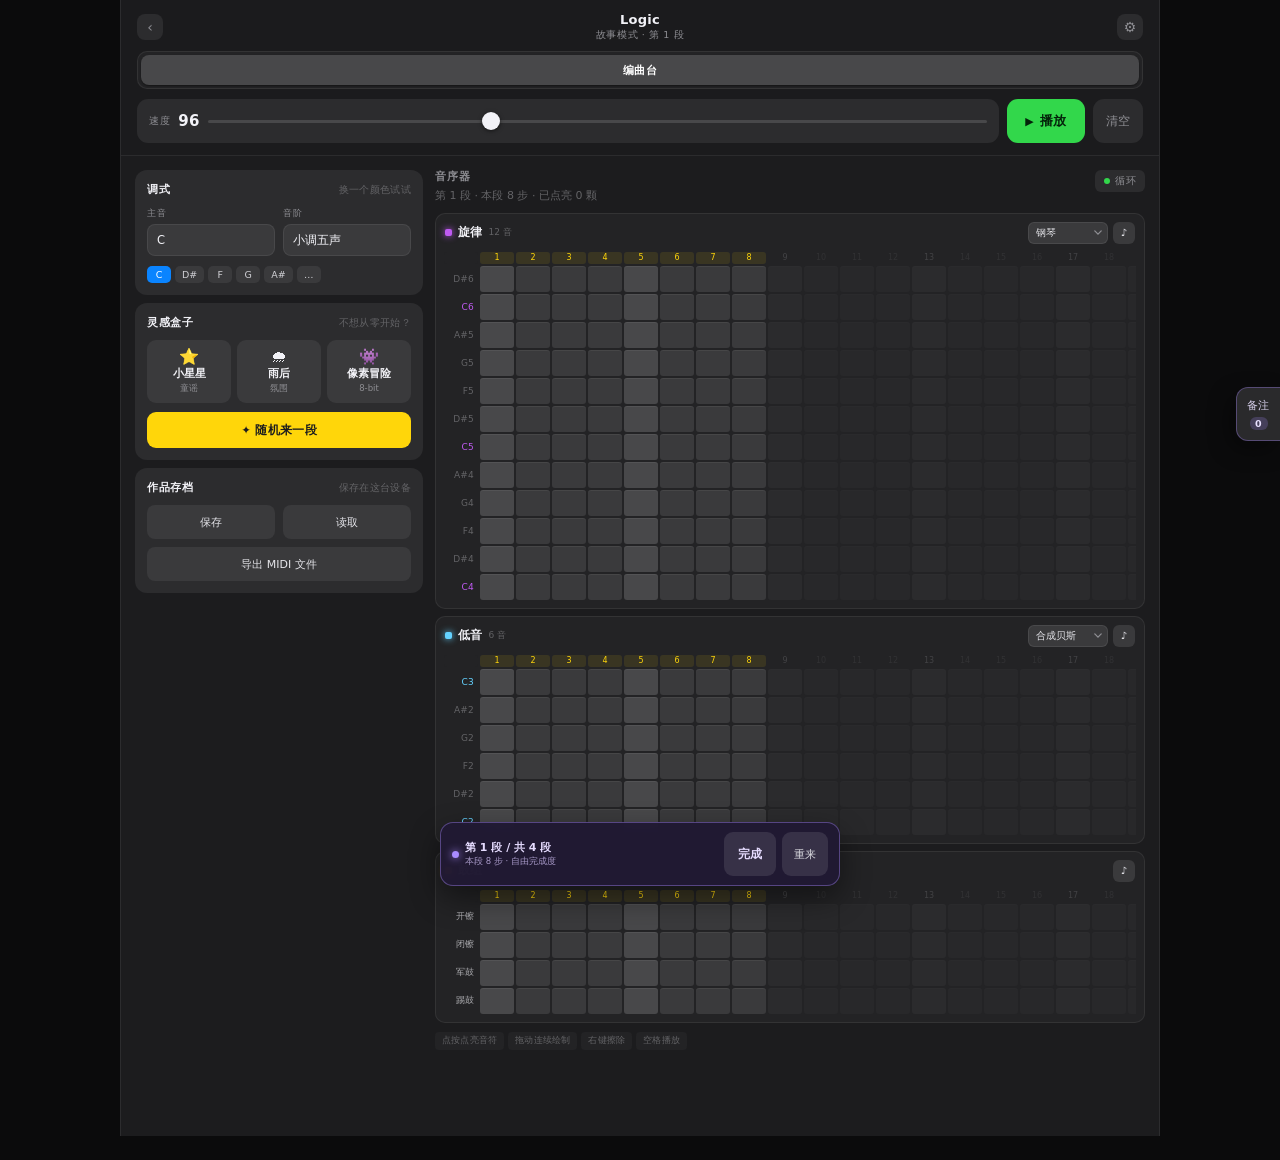
==== commit 48483856: "修复编曲卡死、按钮改为完成、新增通知横幅与逐条消息、退出键" ====
--- a/index.html
+++ b/index.html
@@ -57,6 +57,7 @@
           <button class="remix-reset" type="button" data-remix-action="reset" hidden>重来</button>
           <button class="remix-ref" type="button" data-remix-action="ref" hidden>试听参考</button>
           <button class="remix-save" type="button" data-remix-action="save">存私密版本</button>
+          <button class="remix-send" type="button" data-remix-action="send" hidden>交给他听</button>
           <button class="remix-exit" type="button" data-remix-action="exit" aria-label="退出还原">✕</button>
           <p class="remix-hint" id="remixHint" hidden></p>
         </div>
--- a/style.css
+++ b/style.css
@@ -1447,6 +1447,17 @@
   color: #150c27;
 }
 
+.remix-send {
+  flex: 0 0 auto;
+  height: 26px;
+  padding: 0 12px;
+  border-radius: 7px;
+  background: linear-gradient(135deg, #ffdf7a, #ff9f4a);
+  font-size: 10px;
+  font-weight: 800;
+  color: #2a1a05;
+}
+
 .remix-exit {
   flex: 0 0 auto;
   width: 26px;
